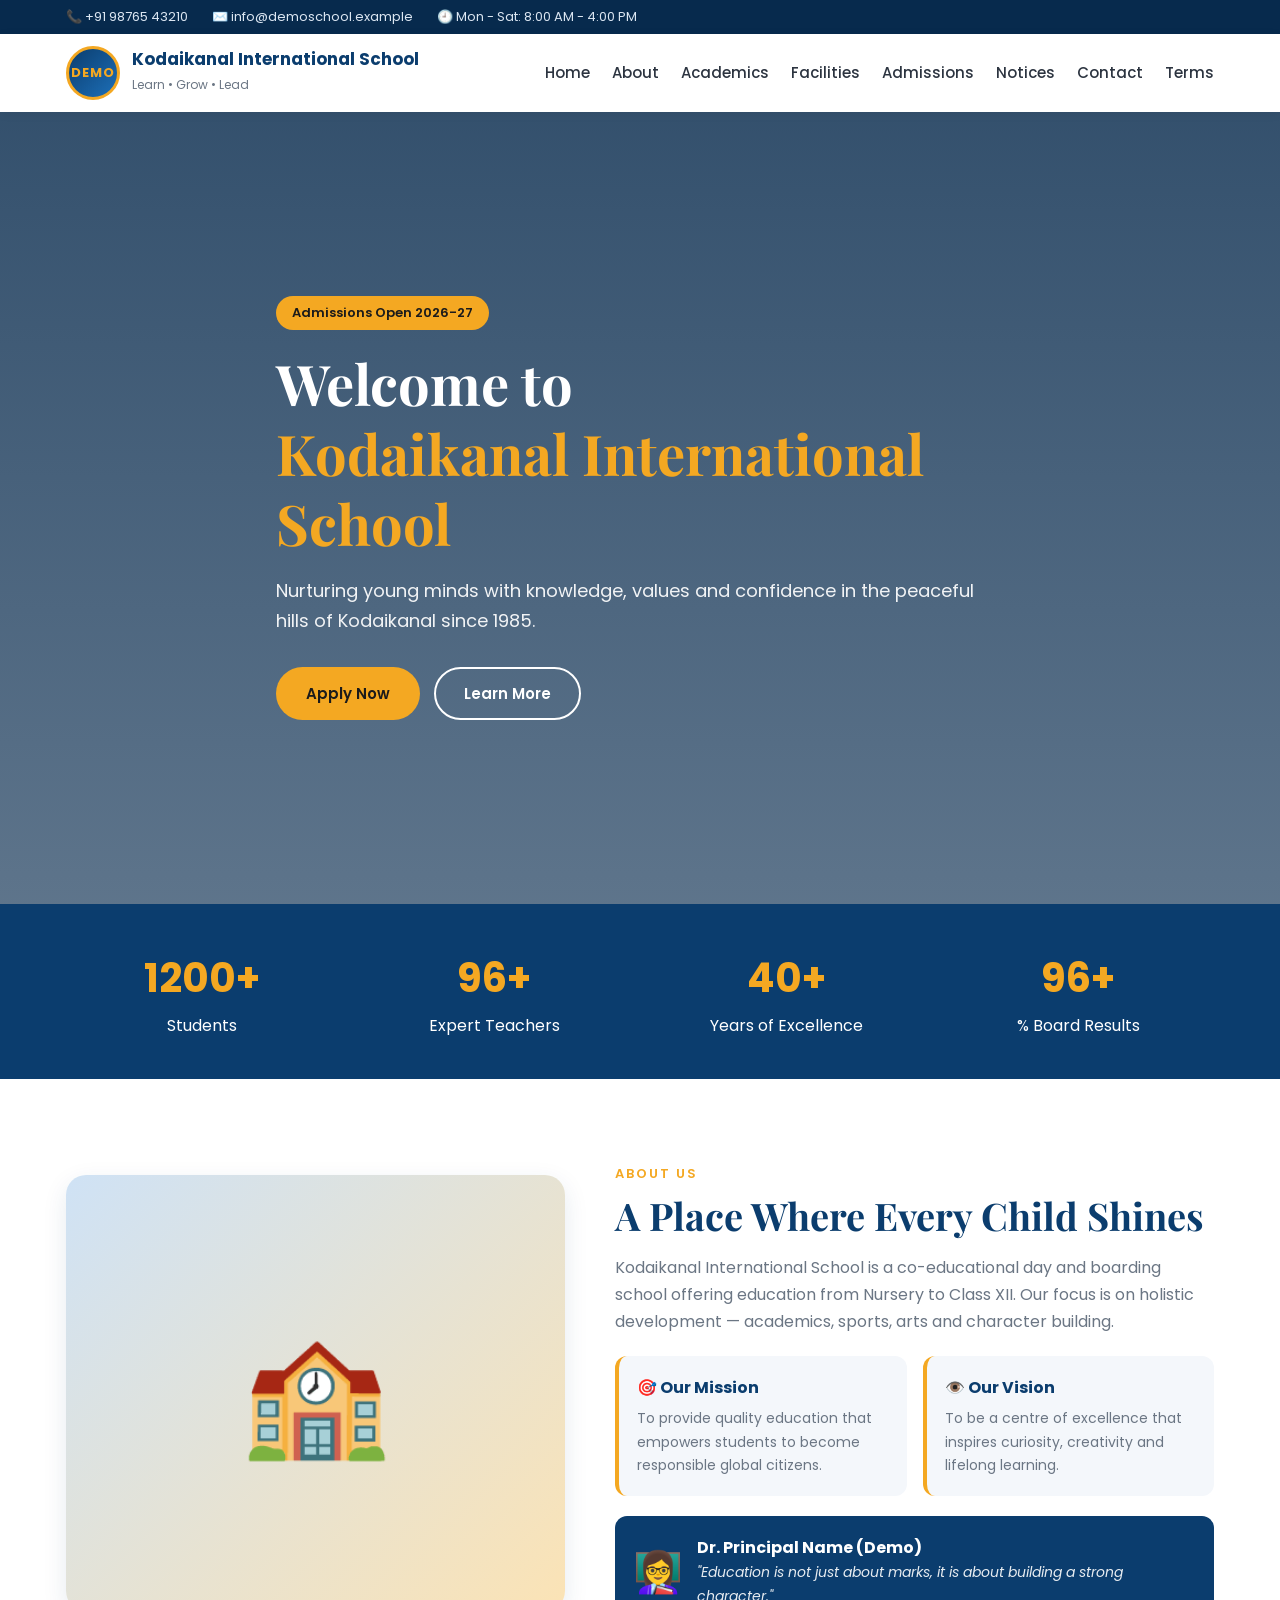
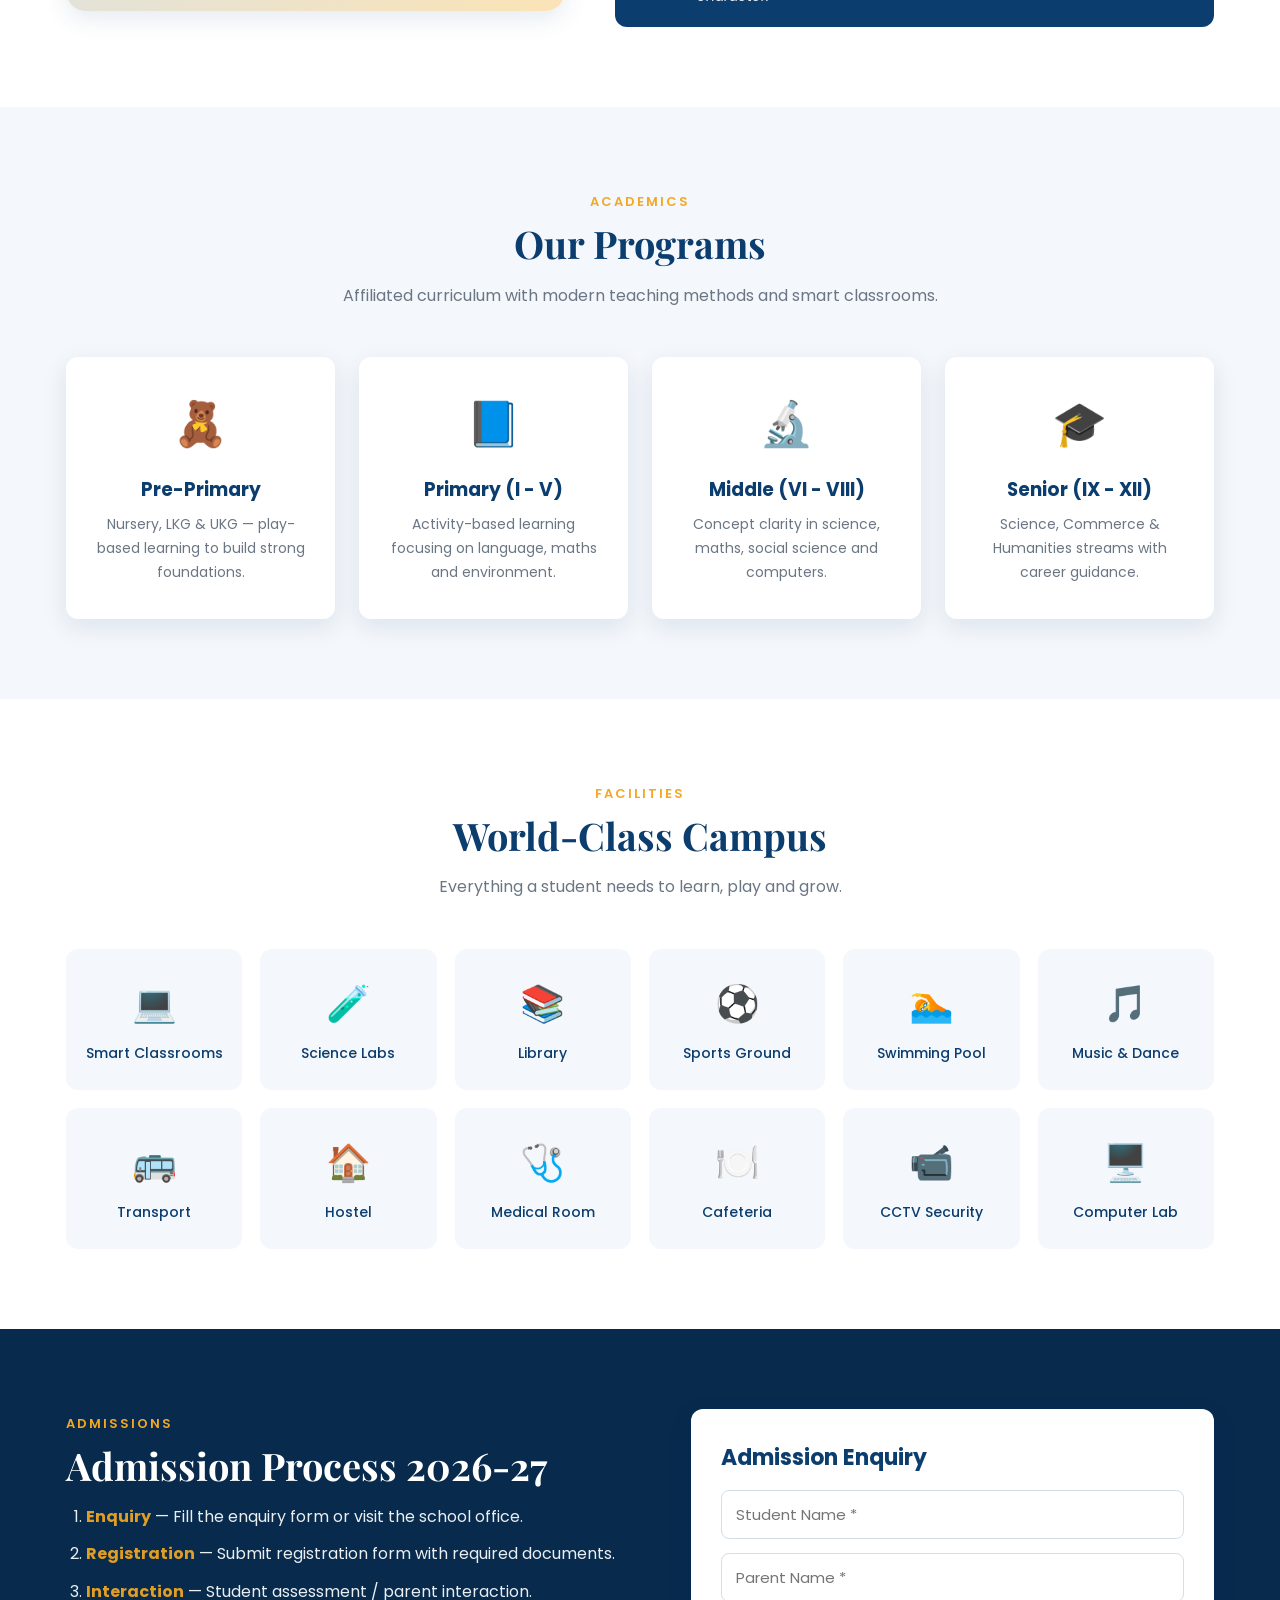
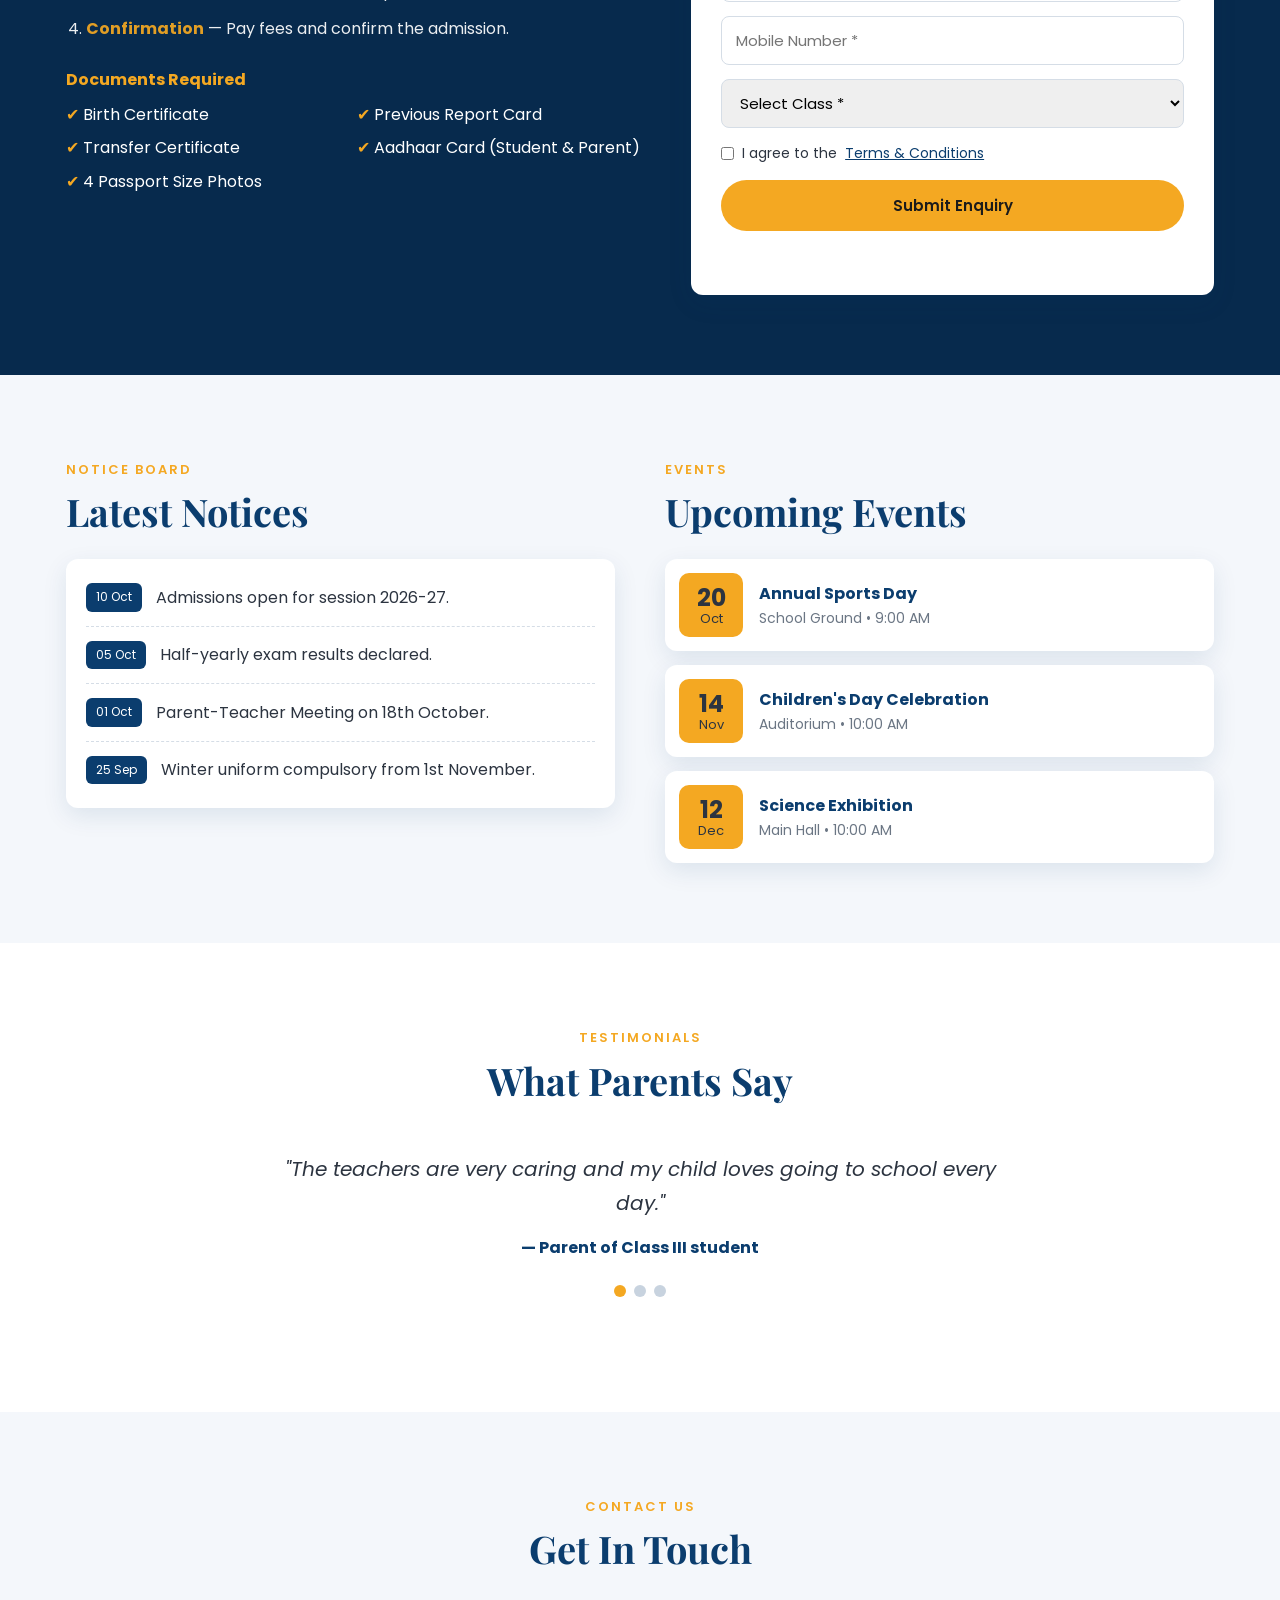
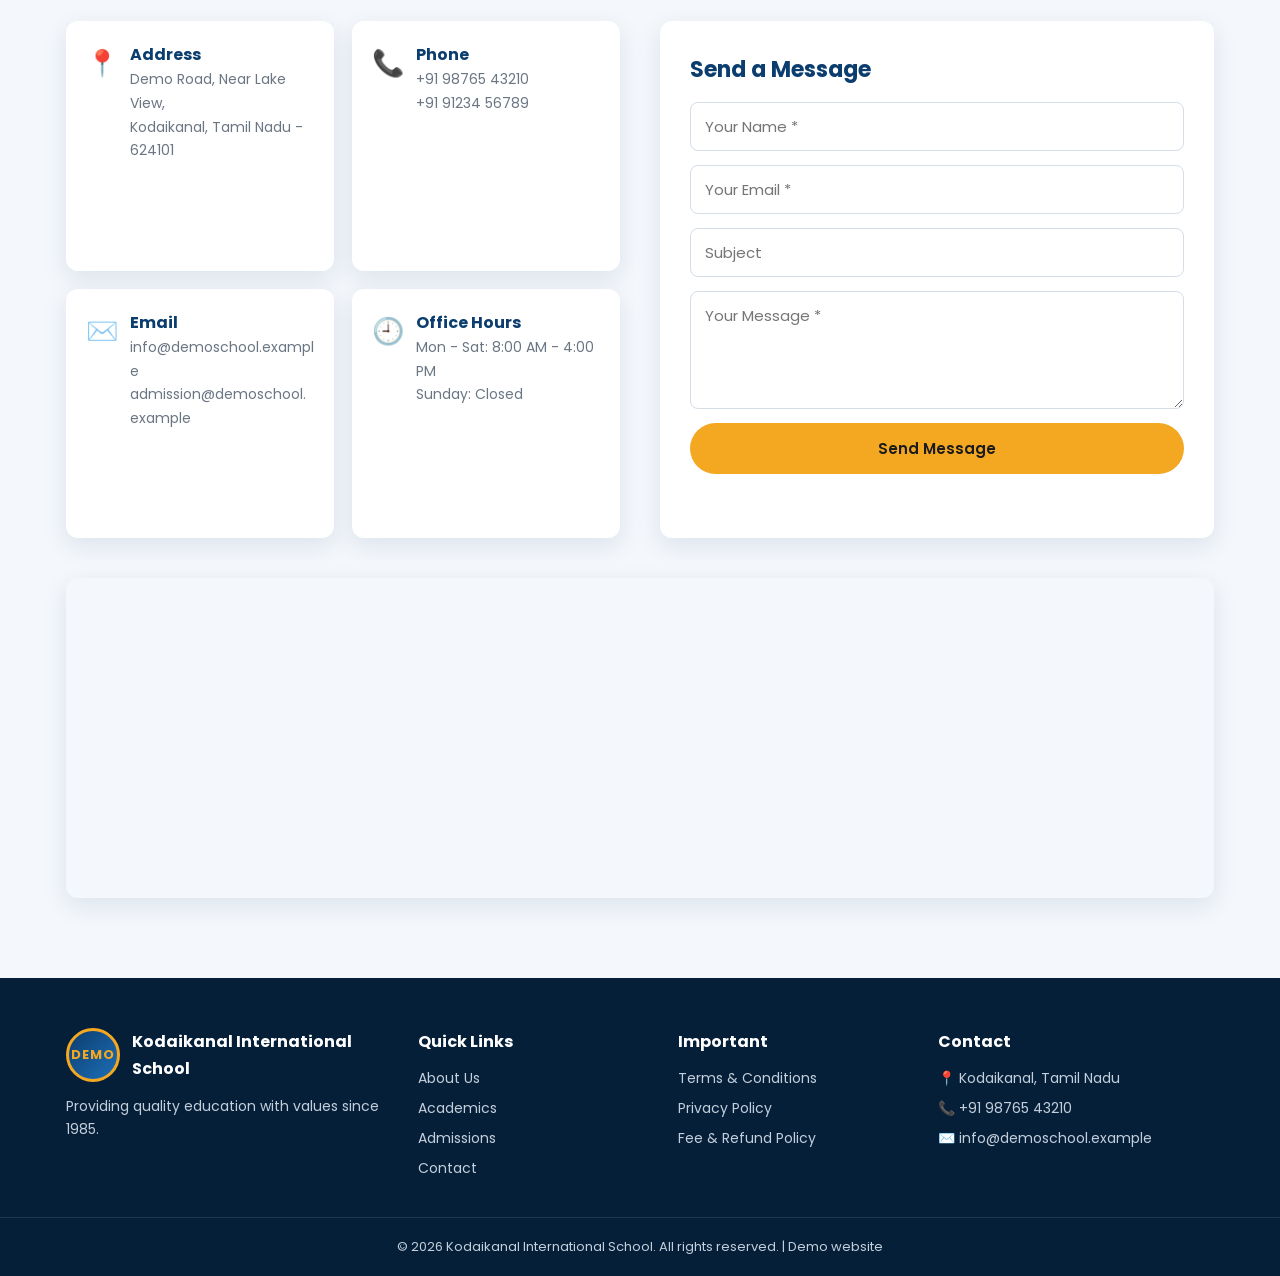
==== index.html @ e3d759af "Add Kodaikanal International School website Co-Authored-By: Claude Opus 5.5 <noreply@anthropic.com>" ====
<!DOCTYPE html>
<html lang="en">
<head>
  <meta charset="UTF-8">
  <meta name="viewport" content="width=device-width, initial-scale=1.0">
  <title>Kodaikanal International School</title>
  <meta name="description" content="Kodaikanal International School - Quality education in the hills of Kodaikanal.">
  <link rel="preconnect" href="https://fonts.googleapis.com">
  <link href="https://fonts.googleapis.com/css2?family=Poppins:wght@400;500;600;700&family=Playfair+Display:wght@600;700&display=swap" rel="stylesheet">
  <link rel="stylesheet" href="style.css">
</head>
<body>

  <!-- Top Bar -->
  <div class="topbar">
    <div class="container topbar-inner">
      <span>📞 +91 98765 43210</span>
      <span>✉️ info@demoschool.example</span>
      <span class="hide-sm">🕘 Mon - Sat: 8:00 AM - 4:00 PM</span>
    </div>
  </div>

  <!-- Header -->
  <header class="header" id="header">
    <div class="container nav">
      <a href="#home" class="brand">
        <div class="logo">DEMO</div>
        <div class="brand-text">
          <strong>Kodaikanal International School</strong>
          <small>Learn • Grow • Lead</small>
        </div>
      </a>
      <button class="menu-toggle" id="menuToggle" aria-label="Open menu">☰</button>
      <nav class="menu" id="menu">
        <a href="#home">Home</a>
        <a href="#about">About</a>
        <a href="#academics">Academics</a>
        <a href="#facilities">Facilities</a>
        <a href="#admissions">Admissions</a>
        <a href="#notices">Notices</a>
        <a href="#contact">Contact</a>
        <a href="terms.html">Terms</a>
      </nav>
    </div>
  </header>

  <!-- Hero -->
  <section class="hero" id="home">
    <div class="container hero-content">
      <span class="tag">Admissions Open 2026-27</span>
      <h1>Welcome to <br><span>Kodaikanal International School</span></h1>
      <p>Nurturing young minds with knowledge, values and confidence in the peaceful hills of Kodaikanal since 1985.</p>
      <div class="hero-buttons">
        <a href="#admissions" class="btn btn-primary">Apply Now</a>
        <a href="#about" class="btn btn-outline">Learn More</a>
      </div>
    </div>
  </section>

  <!-- Stats -->
  <section class="stats">
    <div class="container stats-grid">
      <div class="stat"><h3 class="counter" data-target="1500">0</h3><p>Students</p></div>
      <div class="stat"><h3 class="counter" data-target="120">0</h3><p>Expert Teachers</p></div>
      <div class="stat"><h3 class="counter" data-target="40">0</h3><p>Years of Excellence</p></div>
      <div class="stat"><h3 class="counter" data-target="98">0</h3><p>% Board Results</p></div>
    </div>
  </section>

  <!-- About -->
  <section class="section" id="about">
    <div class="container about-grid">
      <div class="about-img">
        <div class="img-box">🏫</div>
      </div>
      <div>
        <span class="section-tag">About Us</span>
        <h2>A Place Where Every Child Shines</h2>
        <p>Kodaikanal International School is a co-educational day and boarding school offering education from Nursery to Class XII. Our focus is on holistic development — academics, sports, arts and character building.</p>
        <div class="vm">
          <div class="vm-card">
            <h4>🎯 Our Mission</h4>
            <p>To provide quality education that empowers students to become responsible global citizens.</p>
          </div>
          <div class="vm-card">
            <h4>👁️ Our Vision</h4>
            <p>To be a centre of excellence that inspires curiosity, creativity and lifelong learning.</p>
          </div>
        </div>
        <div class="principal">
          <div class="avatar">👩‍🏫</div>
          <div>
            <strong>Dr. Principal Name (Demo)</strong>
            <p>"Education is not just about marks, it is about building a strong character."</p>
          </div>
        </div>
      </div>
    </div>
  </section>

  <!-- Academics -->
  <section class="section bg-light" id="academics">
    <div class="container">
      <div class="section-head">
        <span class="section-tag">Academics</span>
        <h2>Our Programs</h2>
        <p>Affiliated curriculum with modern teaching methods and smart classrooms.</p>
      </div>
      <div class="cards">
        <div class="card"><div class="icon">🧸</div><h3>Pre-Primary</h3><p>Nursery, LKG &amp; UKG — play-based learning to build strong foundations.</p></div>
        <div class="card"><div class="icon">📘</div><h3>Primary (I - V)</h3><p>Activity-based learning focusing on language, maths and environment.</p></div>
        <div class="card"><div class="icon">🔬</div><h3>Middle (VI - VIII)</h3><p>Concept clarity in science, maths, social science and computers.</p></div>
        <div class="card"><div class="icon">🎓</div><h3>Senior (IX - XII)</h3><p>Science, Commerce &amp; Humanities streams with career guidance.</p></div>
      </div>
    </div>
  </section>

  <!-- Facilities -->
  <section class="section" id="facilities">
    <div class="container">
      <div class="section-head">
        <span class="section-tag">Facilities</span>
        <h2>World-Class Campus</h2>
        <p>Everything a student needs to learn, play and grow.</p>
      </div>
      <div class="facility-grid">
        <div class="facility">💻<span>Smart Classrooms</span></div>
        <div class="facility">🧪<span>Science Labs</span></div>
        <div class="facility">📚<span>Library</span></div>
        <div class="facility">⚽<span>Sports Ground</span></div>
        <div class="facility">🏊<span>Swimming Pool</span></div>
        <div class="facility">🎵<span>Music &amp; Dance</span></div>
        <div class="facility">🚌<span>Transport</span></div>
        <div class="facility">🏠<span>Hostel</span></div>
        <div class="facility">🩺<span>Medical Room</span></div>
        <div class="facility">🍽️<span>Cafeteria</span></div>
        <div class="facility">📹<span>CCTV Security</span></div>
        <div class="facility">🖥️<span>Computer Lab</span></div>
      </div>
    </div>
  </section>

  <!-- Admissions -->
  <section class="section bg-dark" id="admissions">
    <div class="container admission-grid">
      <div>
        <span class="section-tag light">Admissions</span>
        <h2>Admission Process 2026-27</h2>
        <ol class="steps">
          <li><strong>Enquiry</strong> — Fill the enquiry form or visit the school office.</li>
          <li><strong>Registration</strong> — Submit registration form with required documents.</li>
          <li><strong>Interaction</strong> — Student assessment / parent interaction.</li>
          <li><strong>Confirmation</strong> — Pay fees and confirm the admission.</li>
        </ol>
        <h4>Documents Required</h4>
        <ul class="docs">
          <li>Birth Certificate</li>
          <li>Previous Report Card</li>
          <li>Transfer Certificate</li>
          <li>Aadhaar Card (Student &amp; Parent)</li>
          <li>4 Passport Size Photos</li>
        </ul>
      </div>
      <form class="form" id="admissionForm" novalidate>
        <h3>Admission Enquiry</h3>
        <input type="text" name="name" placeholder="Student Name *" required>
        <input type="text" name="parent" placeholder="Parent Name *" required>
        <input type="tel" name="phone" placeholder="Mobile Number *" required>
        <select name="class" required>
          <option value="">Select Class *</option>
          <option>Nursery</option><option>LKG</option><option>UKG</option>
          <option>Class I - V</option><option>Class VI - VIII</option>
          <option>Class IX - X</option><option>Class XI - XII</option>
        </select>
        <label class="check">
          <input type="checkbox" name="terms" required>
          I agree to the <a href="terms.html" target="_blank">Terms &amp; Conditions</a>
        </label>
        <button type="submit" class="btn btn-primary full">Submit Enquiry</button>
        <p class="form-msg" id="admissionMsg"></p>
      </form>
    </div>
  </section>

  <!-- Notices & Events -->
  <section class="section bg-light" id="notices">
    <div class="container notice-grid">
      <div>
        <div class="section-head left">
          <span class="section-tag">Notice Board</span>
          <h2>Latest Notices</h2>
        </div>
        <ul class="notices">
          <li><span class="date">10 Oct</span> Admissions open for session 2026-27.</li>
          <li><span class="date">05 Oct</span> Half-yearly exam results declared.</li>
          <li><span class="date">01 Oct</span> Parent-Teacher Meeting on 18th October.</li>
          <li><span class="date">25 Sep</span> Winter uniform compulsory from 1st November.</li>
        </ul>
      </div>
      <div>
        <div class="section-head left">
          <span class="section-tag">Events</span>
          <h2>Upcoming Events</h2>
        </div>
        <div class="events">
          <div class="event"><div class="ev-date"><b>20</b>Oct</div><div><h4>Annual Sports Day</h4><p>School Ground • 9:00 AM</p></div></div>
          <div class="event"><div class="ev-date"><b>14</b>Nov</div><div><h4>Children's Day Celebration</h4><p>Auditorium • 10:00 AM</p></div></div>
          <div class="event"><div class="ev-date"><b>12</b>Dec</div><div><h4>Science Exhibition</h4><p>Main Hall • 10:00 AM</p></div></div>
        </div>
      </div>
    </div>
  </section>

  <!-- Testimonials -->
  <section class="section" id="testimonials">
    <div class="container">
      <div class="section-head">
        <span class="section-tag">Testimonials</span>
        <h2>What Parents Say</h2>
      </div>
      <div class="slider">
        <div class="slide active"><p>"The teachers are very caring and my child loves going to school every day."</p><strong>— Parent of Class III student</strong></div>
        <div class="slide"><p>"Excellent facilities and a perfect balance of studies and extra-curricular activities."</p><strong>— Parent of Class VIII student</strong></div>
        <div class="slide"><p>"The hostel is safe and the environment of Kodaikanal is perfect for learning."</p><strong>— Parent of Class XI student</strong></div>
        <div class="dots" id="dots"></div>
      </div>
    </div>
  </section>

  <!-- Contact -->
  <section class="section bg-light" id="contact">
    <div class="container">
      <div class="section-head">
        <span class="section-tag">Contact Us</span>
        <h2>Get In Touch</h2>
      </div>
      <div class="contact-grid">
        <div class="contact-info">
          <div class="info"><span>📍</span><div><h4>Address</h4><p>Demo Road, Near Lake View,<br>Kodaikanal, Tamil Nadu - 624101</p></div></div>
          <div class="info"><span>📞</span><div><h4>Phone</h4><p>+91 98765 43210<br>+91 91234 56789</p></div></div>
          <div class="info"><span>✉️</span><div><h4>Email</h4><p>info@demoschool.example<br>admission@demoschool.example</p></div></div>
          <div class="info"><span>🕘</span><div><h4>Office Hours</h4><p>Mon - Sat: 8:00 AM - 4:00 PM<br>Sunday: Closed</p></div></div>
        </div>
        <form class="form" id="contactForm" novalidate>
          <h3>Send a Message</h3>
          <input type="text" name="name" placeholder="Your Name *" required>
          <input type="email" name="email" placeholder="Your Email *" required>
          <input type="text" name="subject" placeholder="Subject">
          <textarea name="message" rows="4" placeholder="Your Message *" required></textarea>
          <button type="submit" class="btn btn-primary full">Send Message</button>
          <p class="form-msg" id="contactMsg"></p>
        </form>
      </div>
      <div class="map">
        <iframe src="https://www.google.com/maps?q=Kodaikanal,Tamil+Nadu&output=embed" loading="lazy" title="Map"></iframe>
      </div>
    </div>
  </section>

  <!-- Footer -->
  <footer class="footer">
    <div class="container footer-grid">
      <div>
        <div class="brand">
          <div class="logo">DEMO</div>
          <strong>Kodaikanal International School</strong>
        </div>
        <p>Providing quality education with values since 1985.</p>
      </div>
      <div>
        <h4>Quick Links</h4>
        <a href="#about">About Us</a>
        <a href="#academics">Academics</a>
        <a href="#admissions">Admissions</a>
        <a href="#contact">Contact</a>
      </div>
      <div>
        <h4>Important</h4>
        <a href="terms.html">Terms &amp; Conditions</a>
        <a href="terms.html#privacy">Privacy Policy</a>
        <a href="terms.html#fees">Fee &amp; Refund Policy</a>
      </div>
      <div>
        <h4>Contact</h4>
        <p>📍 Kodaikanal, Tamil Nadu</p>
        <p>📞 +91 98765 43210</p>
        <p>✉️ info@demoschool.example</p>
      </div>
    </div>
    <div class="copyright">
      © <span id="year"></span> Kodaikanal International School. All rights reserved. | Demo website
    </div>
  </footer>

  <button class="to-top" id="toTop" aria-label="Back to top">↑</button>

  <script src="script.js"></script>
</body>
</html>
---- style.css ----
:root {
  --primary: #0b3d6e;
  --primary-dark: #072a4d;
  --accent: #f4a822;
  --text: #2c3440;
  --muted: #6b7684;
  --light: #f4f7fb;
  --white: #ffffff;
  --radius: 12px;
  --shadow: 0 8px 24px rgba(11, 61, 110, 0.10);
}

* { margin: 0; padding: 0; box-sizing: border-box; }
html { scroll-behavior: smooth; scroll-padding-top: 80px; }
body { font-family: 'Poppins', sans-serif; color: var(--text); line-height: 1.7; background: var(--white); }
a { color: inherit; text-decoration: none; }
h1, h2 { font-family: 'Playfair Display', serif; line-height: 1.25; }
.container { width: 100%; max-width: 1180px; margin: 0 auto; padding: 0 16px; }

/* Buttons */
.btn { display: inline-block; padding: 12px 28px; border-radius: 30px; font-weight: 600; border: 2px solid transparent; cursor: pointer; transition: .3s; font-family: inherit; font-size: 15px; }
.btn-primary { background: var(--accent); color: #1b1b1b; }
.btn-primary:hover { background: #e0951a; transform: translateY(-2px); }
.btn-outline { border-color: var(--white); color: var(--white); }
.btn-outline:hover { background: var(--white); color: var(--primary); }
.full { width: 100%; }

/* Top bar */
.topbar { background: var(--primary-dark); color: #dbe6f2; font-size: 13px; padding: 6px 0; }
.topbar-inner { display: flex; gap: 24px; flex-wrap: wrap; }

/* Header */
.header { position: sticky; top: 0; z-index: 100; background: var(--white); box-shadow: 0 2px 10px rgba(0,0,0,.06); transition: .3s; }
.header.scrolled { box-shadow: 0 4px 18px rgba(0,0,0,.12); }
.nav { display: flex; align-items: center; justify-content: space-between; padding: 12px 16px; }
.brand { display: flex; align-items: center; gap: 12px; }
.logo {
  width: 54px; height: 54px; border-radius: 50%;
  background: linear-gradient(135deg, var(--primary), #1d6fb8);
  color: var(--accent); font-weight: 700; font-size: 13px; letter-spacing: 1px;
  display: grid; place-items: center; border: 3px solid var(--accent); flex-shrink: 0;
}
.brand-text strong { display: block; color: var(--primary); font-size: 17px; line-height: 1.2; }
.brand-text small { color: var(--muted); font-size: 12px; }
.menu { display: flex; gap: 22px; }
.menu a { font-weight: 500; font-size: 15px; position: relative; padding: 4px 0; }
.menu a::after { content: ''; position: absolute; left: 0; bottom: 0; width: 0; height: 2px; background: var(--accent); transition: .3s; }
.menu a:hover::after, .menu a.active::after { width: 100%; }
.menu a.active { color: var(--primary); }
.menu-toggle { display: none; background: none; border: none; font-size: 28px; color: var(--primary); cursor: pointer; }

/* Hero */
.hero {
  min-height: 88vh; display: flex; align-items: center; color: var(--white);
  background: linear-gradient(rgba(7,42,77,.82), rgba(7,42,77,.65)),
              url('https://images.unsplash.com/photo-1580582932707-520aed937b7b?w=1600') center/cover no-repeat;
}
.hero-content { max-width: 760px; }
.tag { display: inline-block; background: var(--accent); color: #1b1b1b; padding: 6px 16px; border-radius: 20px; font-size: 13px; font-weight: 600; margin-bottom: 18px; }
.hero h1 { font-size: clamp(32px, 5vw, 56px); margin-bottom: 18px; }
.hero h1 span { color: var(--accent); }
.hero p { font-size: 18px; opacity: .92; margin-bottom: 30px; }
.hero-buttons { display: flex; gap: 14px; flex-wrap: wrap; }

/* Stats */
.stats { background: var(--primary); color: var(--white); padding: 40px 0; }
.stats-grid { display: grid; grid-template-columns: repeat(4, 1fr); gap: 20px; text-align: center; }
.stat h3 { font-size: 40px; color: var(--accent); }

/* Sections */
.section { padding: 80px 0; }
.bg-light { background: var(--light); }
.bg-dark { background: var(--primary-dark); color: var(--white); }
.section-head { text-align: center; max-width: 640px; margin: 0 auto 48px; }
.section-head.left { text-align: left; margin: 0 0 24px; }
.section-tag { color: var(--accent); font-weight: 600; text-transform: uppercase; font-size: 13px; letter-spacing: 2px; }
.section h2 { font-size: clamp(26px, 3.5vw, 38px); margin: 6px 0 14px; color: var(--primary); }
.bg-dark h2 { color: var(--white); }
.section-head p { color: var(--muted); }

/* About */
.about-grid { display: grid; grid-template-columns: 1fr 1.2fr; gap: 50px; align-items: center; }
.img-box { aspect-ratio: 4/3.5; border-radius: 20px; background: linear-gradient(135deg, #cfe2f5, #fbe3b5); display: grid; place-items: center; font-size: 120px; box-shadow: var(--shadow); }
.about-grid > div > p { color: var(--muted); margin-bottom: 20px; }
.vm { display: grid; grid-template-columns: 1fr 1fr; gap: 16px; margin-bottom: 20px; }
.vm-card { background: var(--light); padding: 18px; border-radius: var(--radius); border-left: 4px solid var(--accent); }
.vm-card h4 { color: var(--primary); margin-bottom: 6px; }
.vm-card p { font-size: 14px; color: var(--muted); }
.principal { display: flex; gap: 14px; align-items: center; background: var(--primary); color: var(--white); padding: 18px; border-radius: var(--radius); }
.principal .avatar { font-size: 40px; }
.principal p { font-style: italic; font-size: 14px; opacity: .9; }

/* Cards */
.cards { display: grid; grid-template-columns: repeat(4, 1fr); gap: 24px; }
.card { background: var(--white); padding: 30px 24px; border-radius: var(--radius); box-shadow: var(--shadow); text-align: center; transition: .3s; border-bottom: 4px solid transparent; }
.card:hover { transform: translateY(-8px); border-color: var(--accent); }
.card .icon { font-size: 44px; margin-bottom: 12px; }
.card h3 { color: var(--primary); margin-bottom: 8px; }
.card p { color: var(--muted); font-size: 14px; }

/* Facilities */
.facility-grid { display: grid; grid-template-columns: repeat(6, 1fr); gap: 18px; }
.facility { background: var(--light); border-radius: var(--radius); padding: 24px 10px; text-align: center; font-size: 36px; transition: .3s; }
.facility span { display: block; font-size: 14px; font-weight: 500; margin-top: 8px; color: var(--primary); }
.facility:hover { background: var(--primary); }
.facility:hover span { color: var(--white); }

/* Admissions */
.admission-grid { display: grid; grid-template-columns: 1.1fr 1fr; gap: 50px; align-items: start; }
.steps { padding-left: 20px; margin: 10px 0 24px; }
.steps li { margin-bottom: 10px; opacity: .92; }
.steps strong { color: var(--accent); }
.bg-dark h4 { color: var(--accent); margin-bottom: 8px; }
.docs { list-style: none; display: grid; grid-template-columns: 1fr 1fr; gap: 6px; }
.docs li::before { content: '✔ '; color: var(--accent); }

/* Forms */
.form { background: var(--white); color: var(--text); padding: 30px; border-radius: var(--radius); box-shadow: var(--shadow); display: flex; flex-direction: column; gap: 14px; }
.form h3 { color: var(--primary); font-size: 22px; }
.form input, .form select, .form textarea { width: 100%; padding: 12px 14px; border: 1px solid #d5dde6; border-radius: 8px; font-family: inherit; font-size: 15px; outline: none; transition: .2s; }
.form input:focus, .form select:focus, .form textarea:focus { border-color: var(--primary); box-shadow: 0 0 0 3px rgba(11,61,110,.12); }
.form .invalid { border-color: #d93025; }
.check { display: flex; gap: 8px; align-items: center; font-size: 14px; }
.check input { width: auto; }
.check a { color: var(--primary); text-decoration: underline; }
.form-msg { font-size: 14px; font-weight: 500; min-height: 20px; }
.form-msg.success { color: #188038; }
.form-msg.error { color: #d93025; }

/* Notices & Events */
.notice-grid { display: grid; grid-template-columns: 1fr 1fr; gap: 50px; }
.notices { list-style: none; background: var(--white); border-radius: var(--radius); box-shadow: var(--shadow); padding: 10px 20px; }
.notices li { padding: 14px 0; border-bottom: 1px dashed #d5dde6; display: flex; gap: 14px; align-items: center; }
.notices li:last-child { border-bottom: none; }
.date { background: var(--primary); color: var(--white); font-size: 12px; padding: 4px 10px; border-radius: 6px; white-space: nowrap; }
.events { display: flex; flex-direction: column; gap: 14px; }
.event { display: flex; gap: 16px; align-items: center; background: var(--white); padding: 14px; border-radius: var(--radius); box-shadow: var(--shadow); }
.ev-date { background: var(--accent); border-radius: 10px; width: 64px; height: 64px; display: flex; flex-direction: column; align-items: center; justify-content: center; font-size: 13px; flex-shrink: 0; line-height: 1.1; }
.ev-date b { font-size: 24px; }
.event h4 { color: var(--primary); }
.event p { color: var(--muted); font-size: 14px; }

/* Testimonials */
.slider { max-width: 720px; margin: 0 auto; text-align: center; position: relative; min-height: 180px; }
.slide { display: none; animation: fade .6s; }
.slide.active { display: block; }
.slide p { font-size: 20px; font-style: italic; margin-bottom: 14px; }
.slide strong { color: var(--primary); }
.dots { margin-top: 24px; display: flex; justify-content: center; gap: 8px; }
.dots button { width: 12px; height: 12px; border-radius: 50%; border: none; background: #c8d3df; cursor: pointer; }
.dots button.active { background: var(--accent); }
@keyframes fade { from { opacity: 0; transform: translateY(10px); } to { opacity: 1; transform: none; } }

/* Contact */
.contact-grid { display: grid; grid-template-columns: 1fr 1fr; gap: 40px; }
.contact-info { display: grid; grid-template-columns: 1fr 1fr; gap: 18px; }
.info { background: var(--white); padding: 20px; border-radius: var(--radius); box-shadow: var(--shadow); display: flex; gap: 12px; }
.info > span { font-size: 26px; }
.info h4 { color: var(--primary); }
.info p { font-size: 14px; color: var(--muted); word-break: break-word; }
.map { margin-top: 40px; border-radius: var(--radius); overflow: hidden; box-shadow: var(--shadow); }
.map iframe { width: 100%; height: 320px; border: 0; display: block; }

/* Footer */
.footer { background: #061f39; color: #c3cfdb; padding-top: 50px; }
.footer-grid { display: grid; grid-template-columns: 1.4fr 1fr 1fr 1.2fr; gap: 30px; padding-bottom: 30px; }
.footer .brand { margin-bottom: 12px; }
.footer .brand strong { color: var(--white); }
.footer h4 { color: var(--white); margin-bottom: 12px; }
.footer a { display: block; margin-bottom: 6px; font-size: 14px; }
.footer a:hover { color: var(--accent); }
.footer p { font-size: 14px; margin-bottom: 6px; }
.copyright { border-top: 1px solid rgba(255,255,255,.1); text-align: center; padding: 18px 16px; font-size: 13px; }

/* Back to top */
.to-top { position: fixed; right: 20px; bottom: 20px; width: 46px; height: 46px; border-radius: 50%; border: none; background: var(--accent); font-size: 20px; font-weight: 700; cursor: pointer; box-shadow: var(--shadow); opacity: 0; visibility: hidden; transition: .3s; }
.to-top.show { opacity: 1; visibility: visible; }

/* Terms page */
.page-banner { background: linear-gradient(135deg, var(--primary-dark), var(--primary)); color: var(--white); text-align: center; padding: 70px 16px; }
.page-banner h1 { font-size: clamp(30px, 5vw, 46px); }
.terms { max-width: 860px; }
.terms h2 { font-size: 24px; margin: 30px 0 10px; }
.terms ul { padding-left: 22px; }
.terms li { margin-bottom: 6px; color: #444f5c; }
.terms p { margin-bottom: 12px; }
.terms .btn { margin-top: 24px; }

/* Reveal animation */
.reveal { opacity: 0; transform: translateY(30px); transition: .7s ease; }
.reveal.visible { opacity: 1; transform: none; }

/* Responsive */
@media (max-width: 1024px) {
  .cards { grid-template-columns: repeat(2, 1fr); }
  .facility-grid { grid-template-columns: repeat(4, 1fr); }
  .footer-grid { grid-template-columns: 1fr 1fr; }
}
@media (max-width: 900px) {
  .menu-toggle { display: block; }
  .menu { position: absolute; top: 100%; left: 0; right: 0; background: var(--white); flex-direction: column; gap: 0; max-height: 0; overflow: hidden; transition: max-height .4s; box-shadow: 0 8px 16px rgba(0,0,0,.08); }
  .menu.open { max-height: 500px; }
  .menu a { padding: 12px 20px; border-top: 1px solid #eef2f6; }
  .menu a::after { display: none; }
  .about-grid, .admission-grid, .notice-grid, .contact-grid { grid-template-columns: 1fr; }
  .stats-grid { grid-template-columns: repeat(2, 1fr); }
}
@media (max-width: 600px) {
  .hide-sm { display: none; }
  .brand-text strong { font-size: 14px; }
  .logo { width: 46px; height: 46px; font-size: 11px; }
  .section { padding: 60px 0; }
  .cards, .vm, .contact-info, .docs, .footer-grid { grid-template-columns: 1fr; }
  .facility-grid { grid-template-columns: repeat(2, 1fr); }
  .form { padding: 22px; }
  .hero p { font-size: 16px; }
}
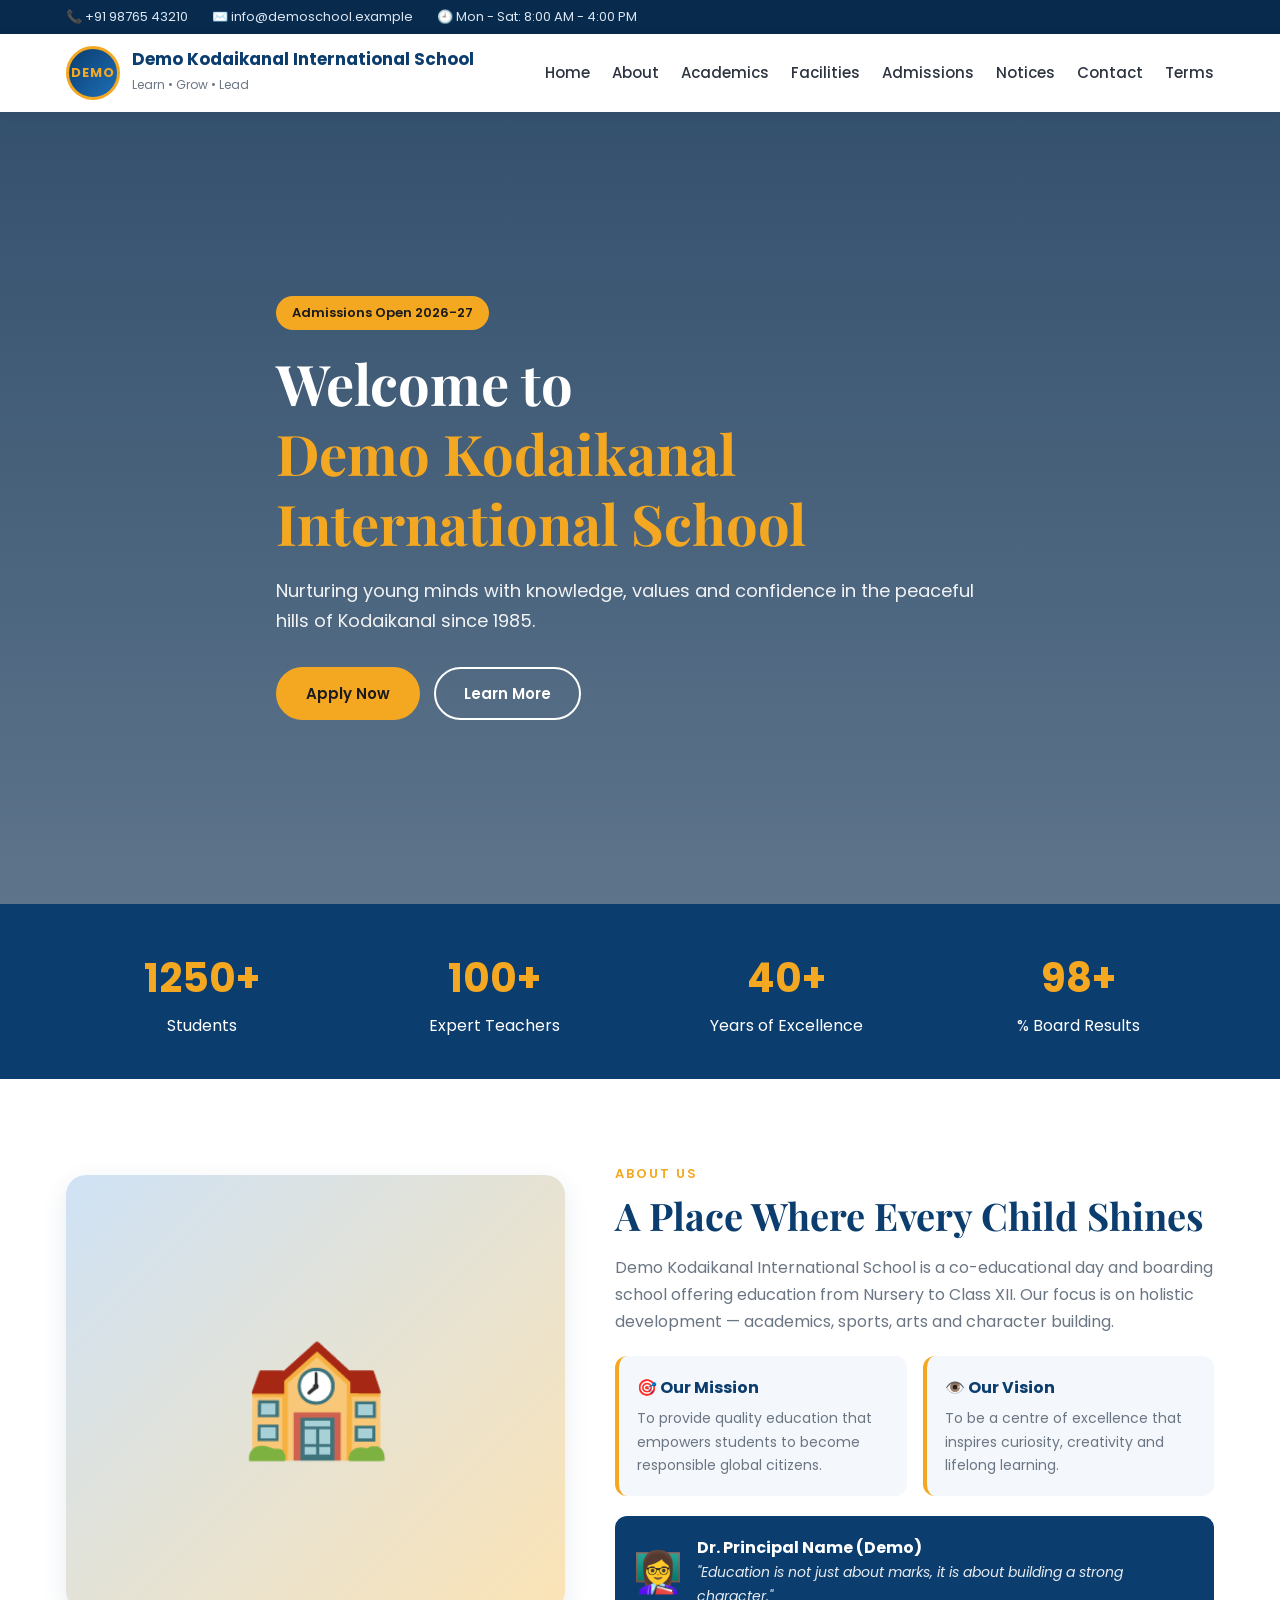
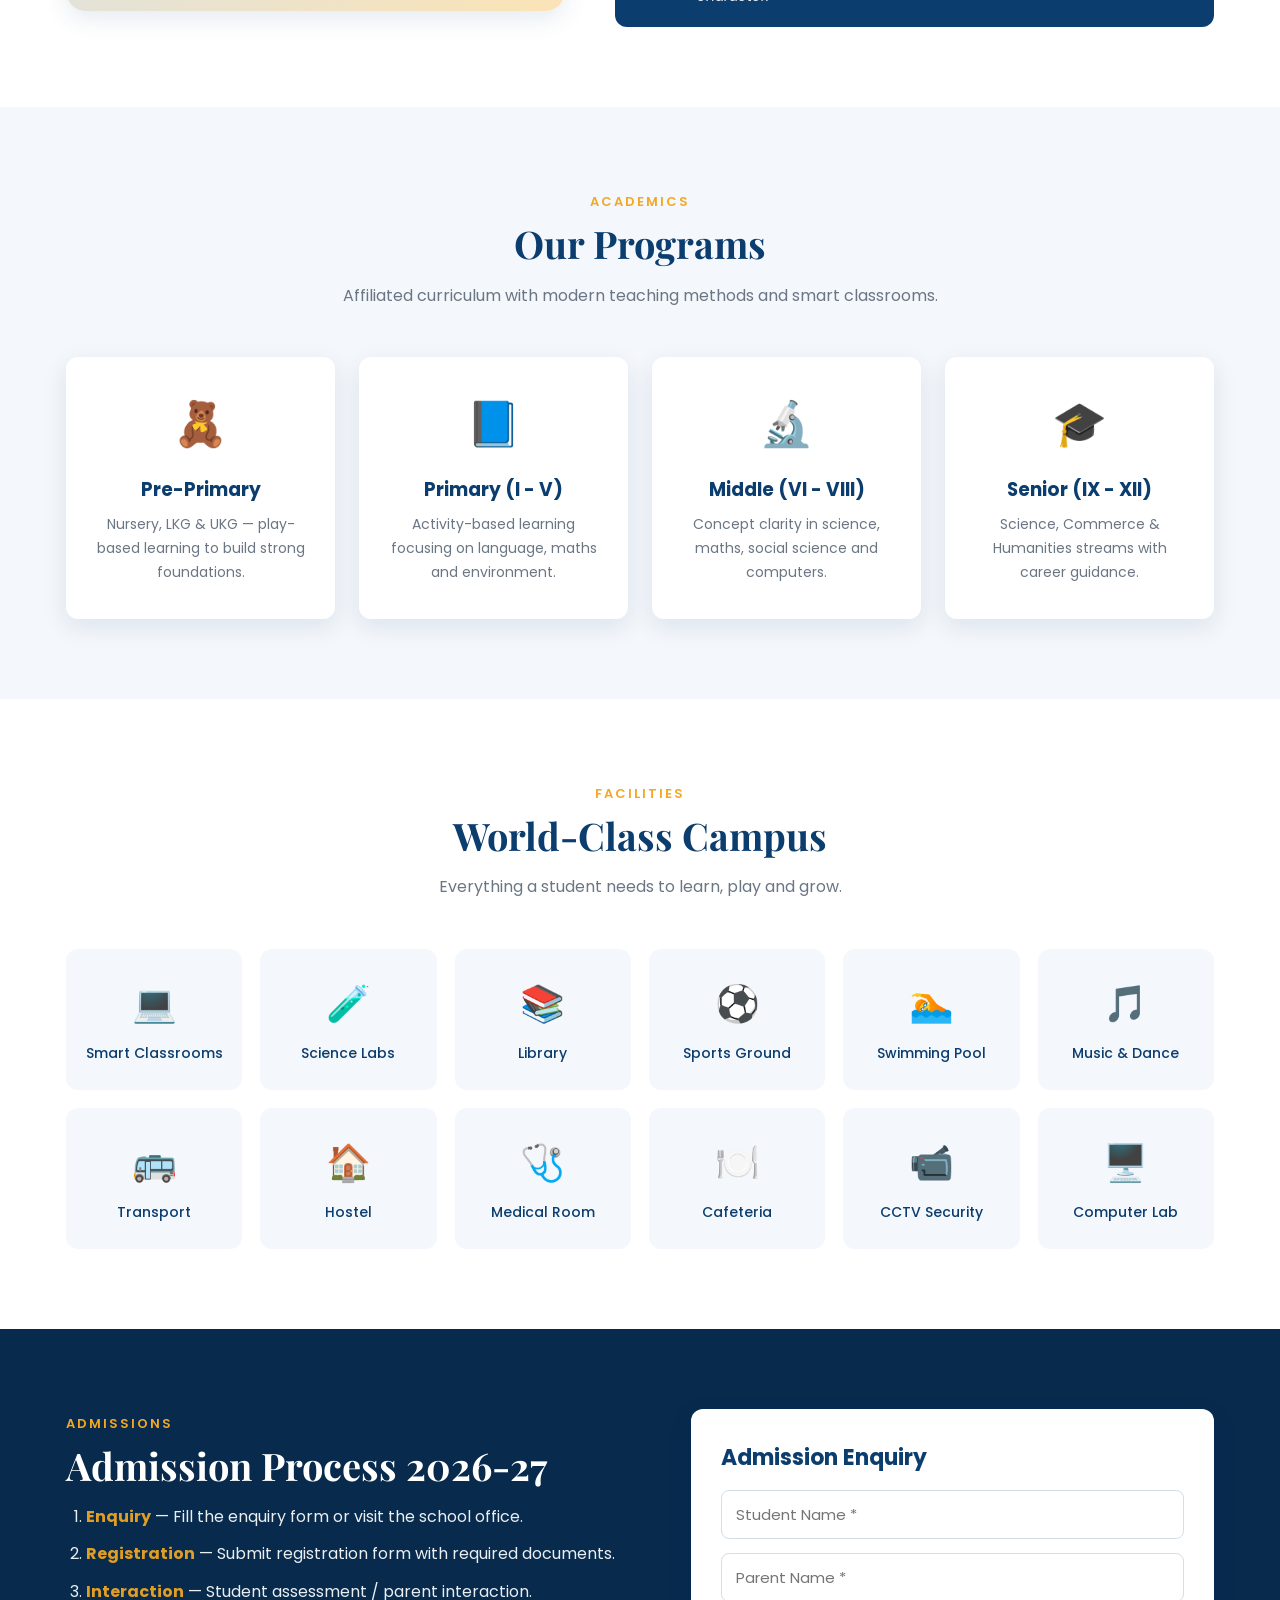
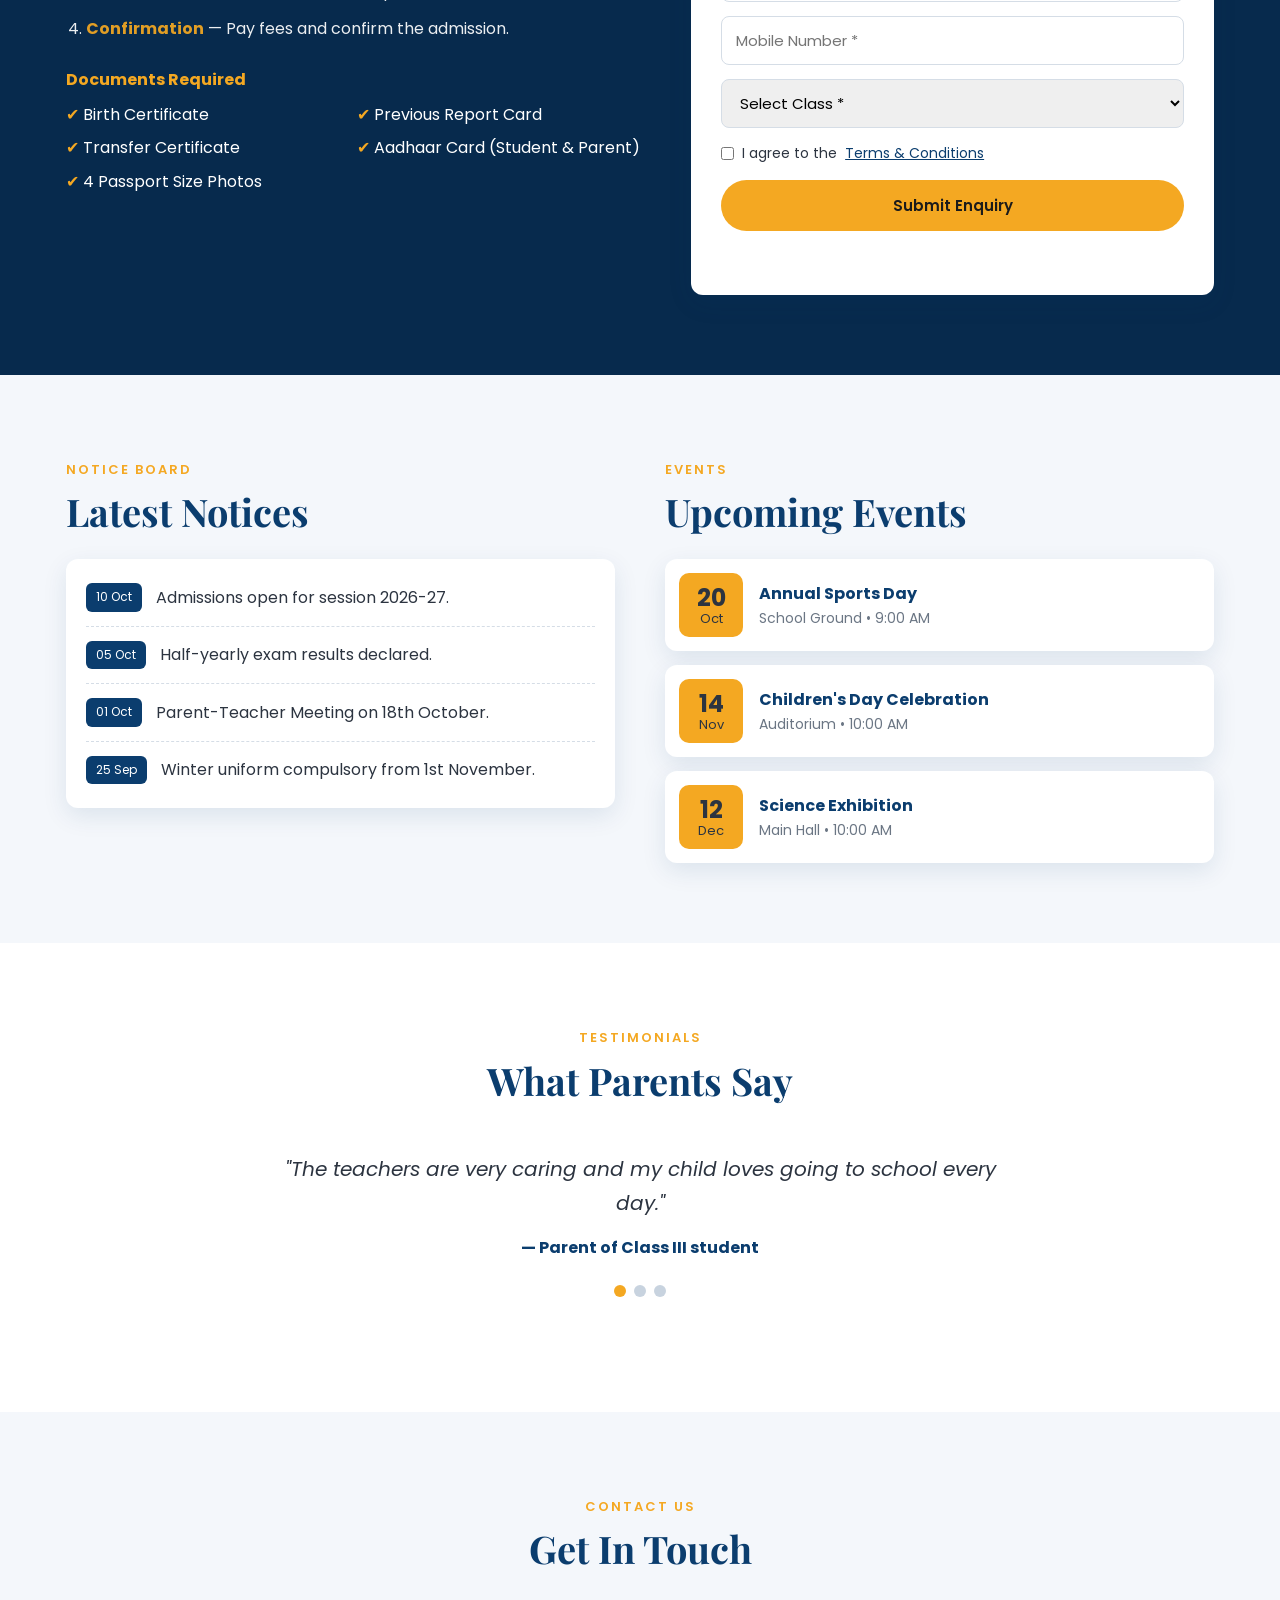
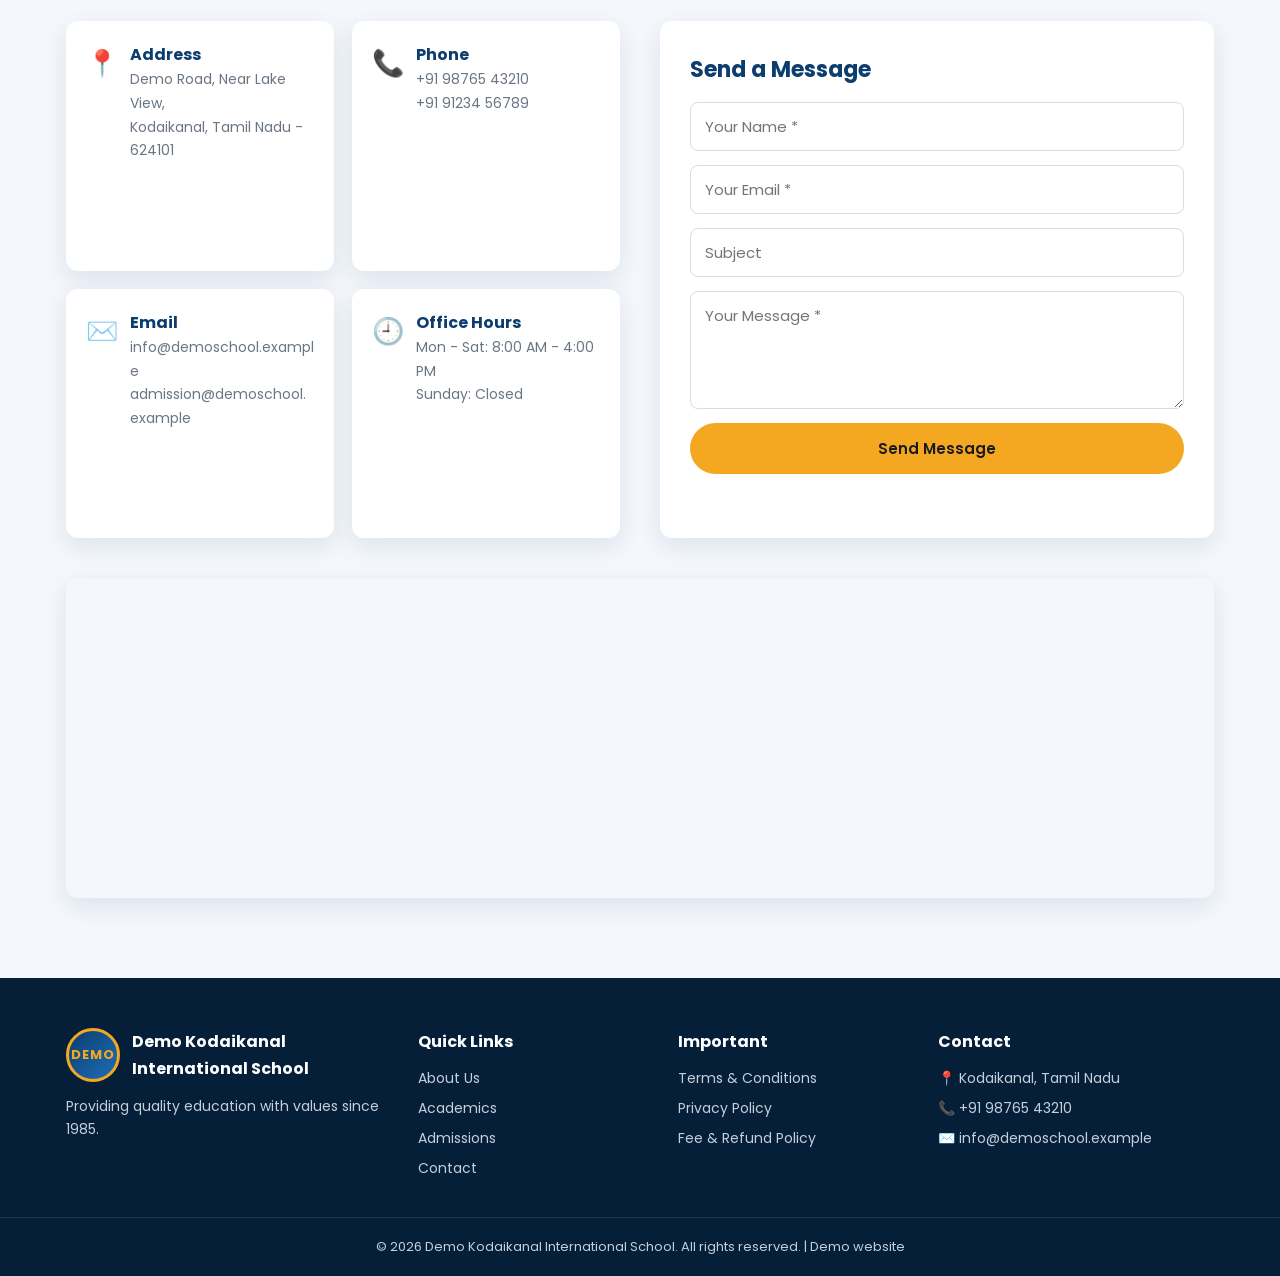
==== commit 30e0b31f: "Rename school to Demo Kodaikanal International School Co-Authored-By: Claude Opus 5.5 <noreply@anthr" ====
--- a/index.html
+++ b/index.html
@@ -3,8 +3,8 @@
 <head>
   <meta charset="UTF-8">
   <meta name="viewport" content="width=device-width, initial-scale=1.0">
-  <title>Kodaikanal International School</title>
-  <meta name="description" content="Kodaikanal International School - Quality education in the hills of Kodaikanal.">
+  <title>Demo Kodaikanal International School</title>
+  <meta name="description" content="Demo Kodaikanal International School - Quality education in the hills of Kodaikanal.">
   <link rel="preconnect" href="https://fonts.googleapis.com">
   <link href="https://fonts.googleapis.com/css2?family=Poppins:wght@400;500;600;700&family=Playfair+Display:wght@600;700&display=swap" rel="stylesheet">
   <link rel="stylesheet" href="style.css">
@@ -26,7 +26,7 @@
       <a href="#home" class="brand">
         <div class="logo">DEMO</div>
         <div class="brand-text">
-          <strong>Kodaikanal International School</strong>
+          <strong>Demo Kodaikanal International School</strong>
           <small>Learn • Grow • Lead</small>
         </div>
       </a>
@@ -48,7 +48,7 @@
   <section class="hero" id="home">
     <div class="container hero-content">
       <span class="tag">Admissions Open 2026-27</span>
-      <h1>Welcome to <br><span>Kodaikanal International School</span></h1>
+      <h1>Welcome to <br><span>Demo Kodaikanal International School</span></h1>
       <p>Nurturing young minds with knowledge, values and confidence in the peaceful hills of Kodaikanal since 1985.</p>
       <div class="hero-buttons">
         <a href="#admissions" class="btn btn-primary">Apply Now</a>
@@ -76,7 +76,7 @@
       <div>
         <span class="section-tag">About Us</span>
         <h2>A Place Where Every Child Shines</h2>
-        <p>Kodaikanal International School is a co-educational day and boarding school offering education from Nursery to Class XII. Our focus is on holistic development — academics, sports, arts and character building.</p>
+        <p>Demo Kodaikanal International School is a co-educational day and boarding school offering education from Nursery to Class XII. Our focus is on holistic development — academics, sports, arts and character building.</p>
         <div class="vm">
           <div class="vm-card">
             <h4>🎯 Our Mission</h4>
@@ -263,7 +263,7 @@
       <div>
         <div class="brand">
           <div class="logo">DEMO</div>
-          <strong>Kodaikanal International School</strong>
+          <strong>Demo Kodaikanal International School</strong>
         </div>
         <p>Providing quality education with values since 1985.</p>
       </div>
@@ -288,11 +288,11 @@
       </div>
     </div>
     <div class="copyright">
-      © <span id="year"></span> Kodaikanal International School. All rights reserved. | Demo website
+      © <span id="year"></span> Demo Kodaikanal International School. All rights reserved. | Demo website
     </div>
   </footer>
 
-  <button class="to-top" id="toTop" aria-label="Back to top">↑</button>
+  <!-- <button class="to-top" id="toTop" aria-label="Back to top">↑</button> -->
 
   <script src="script.js"></script>
 </body>
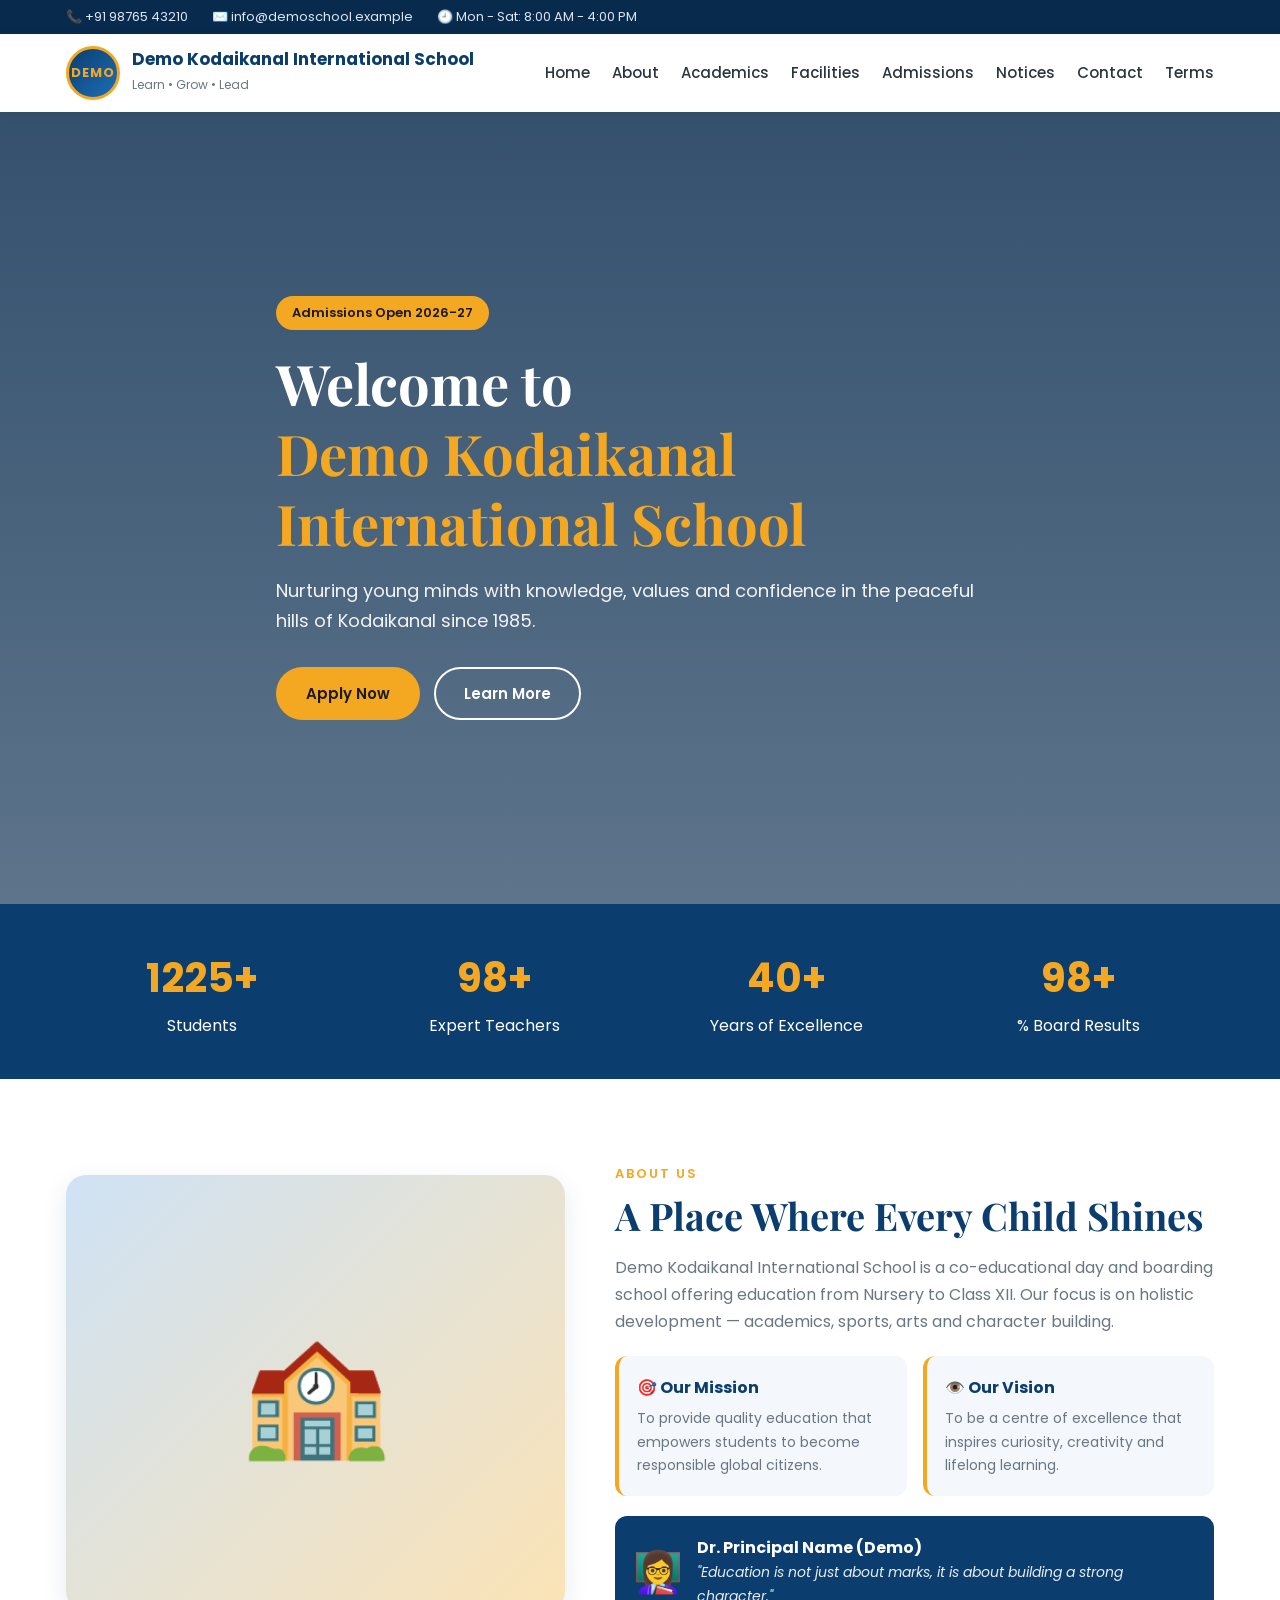
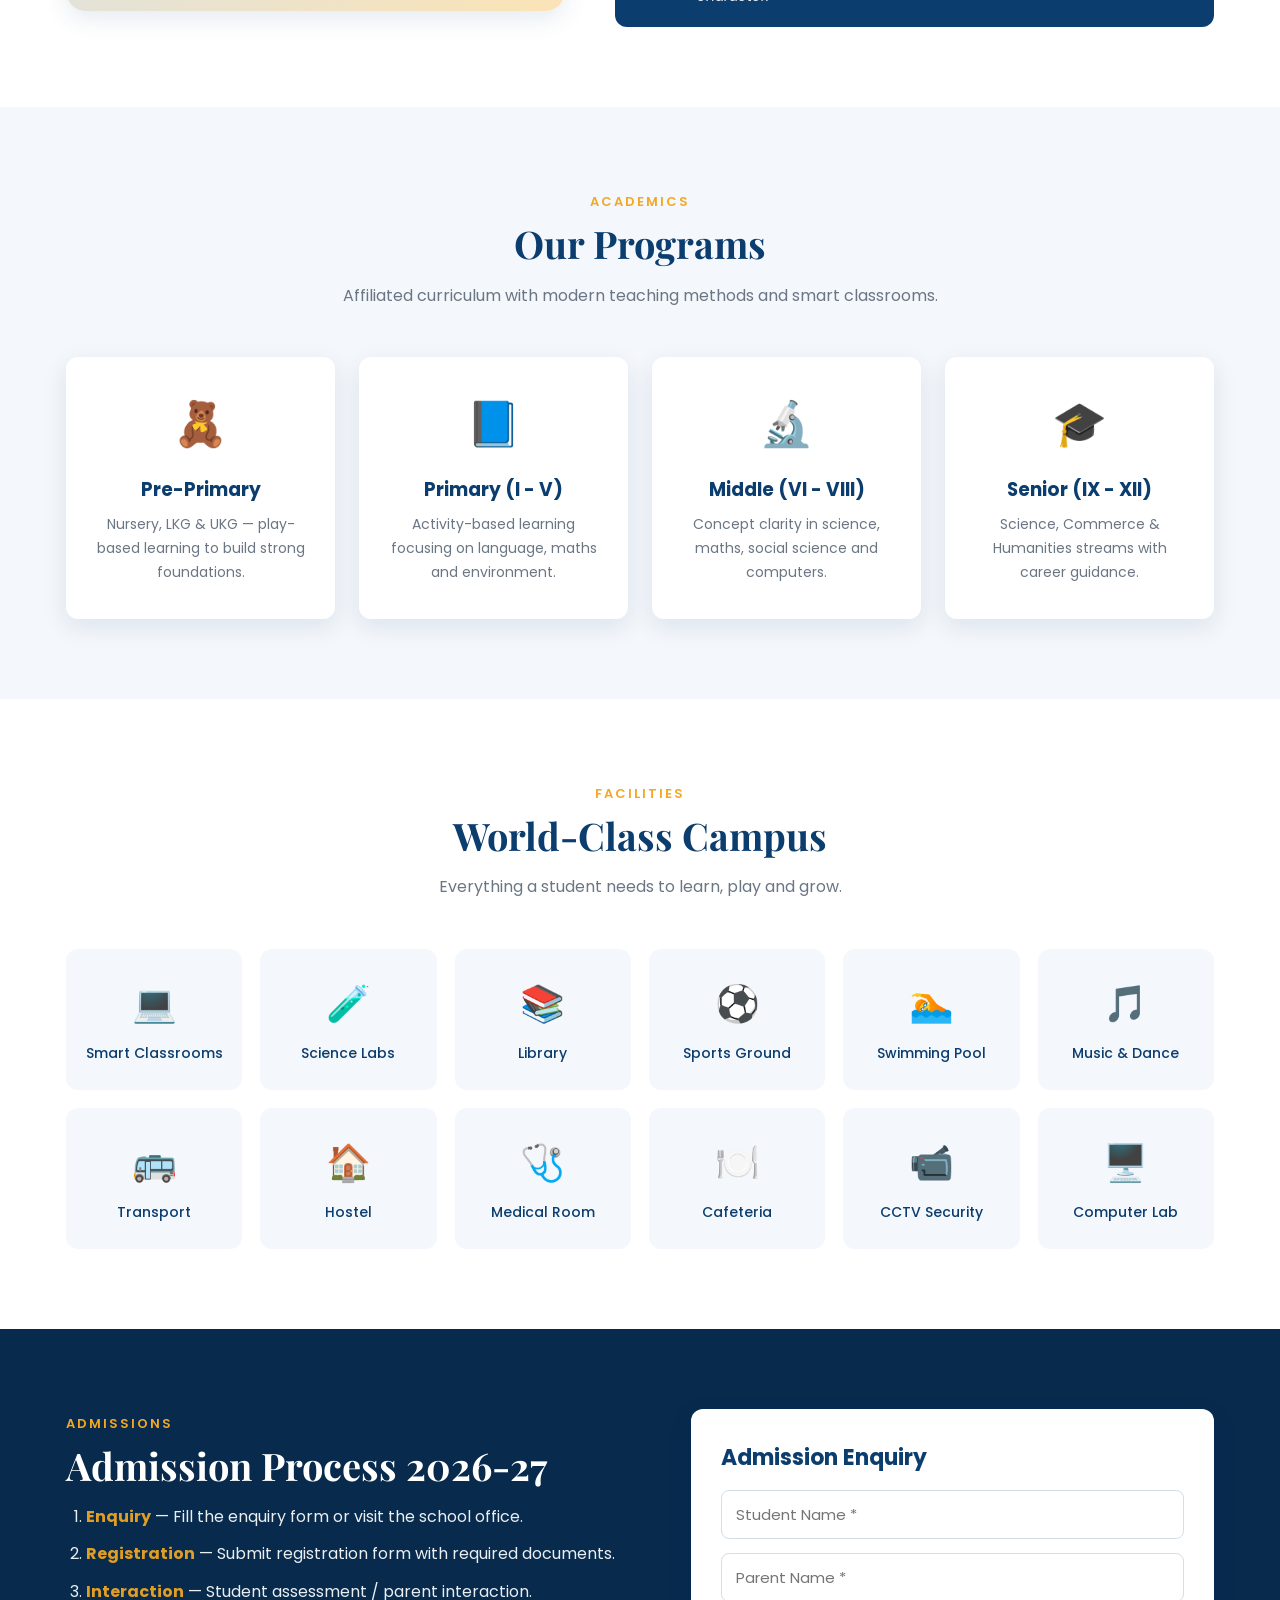
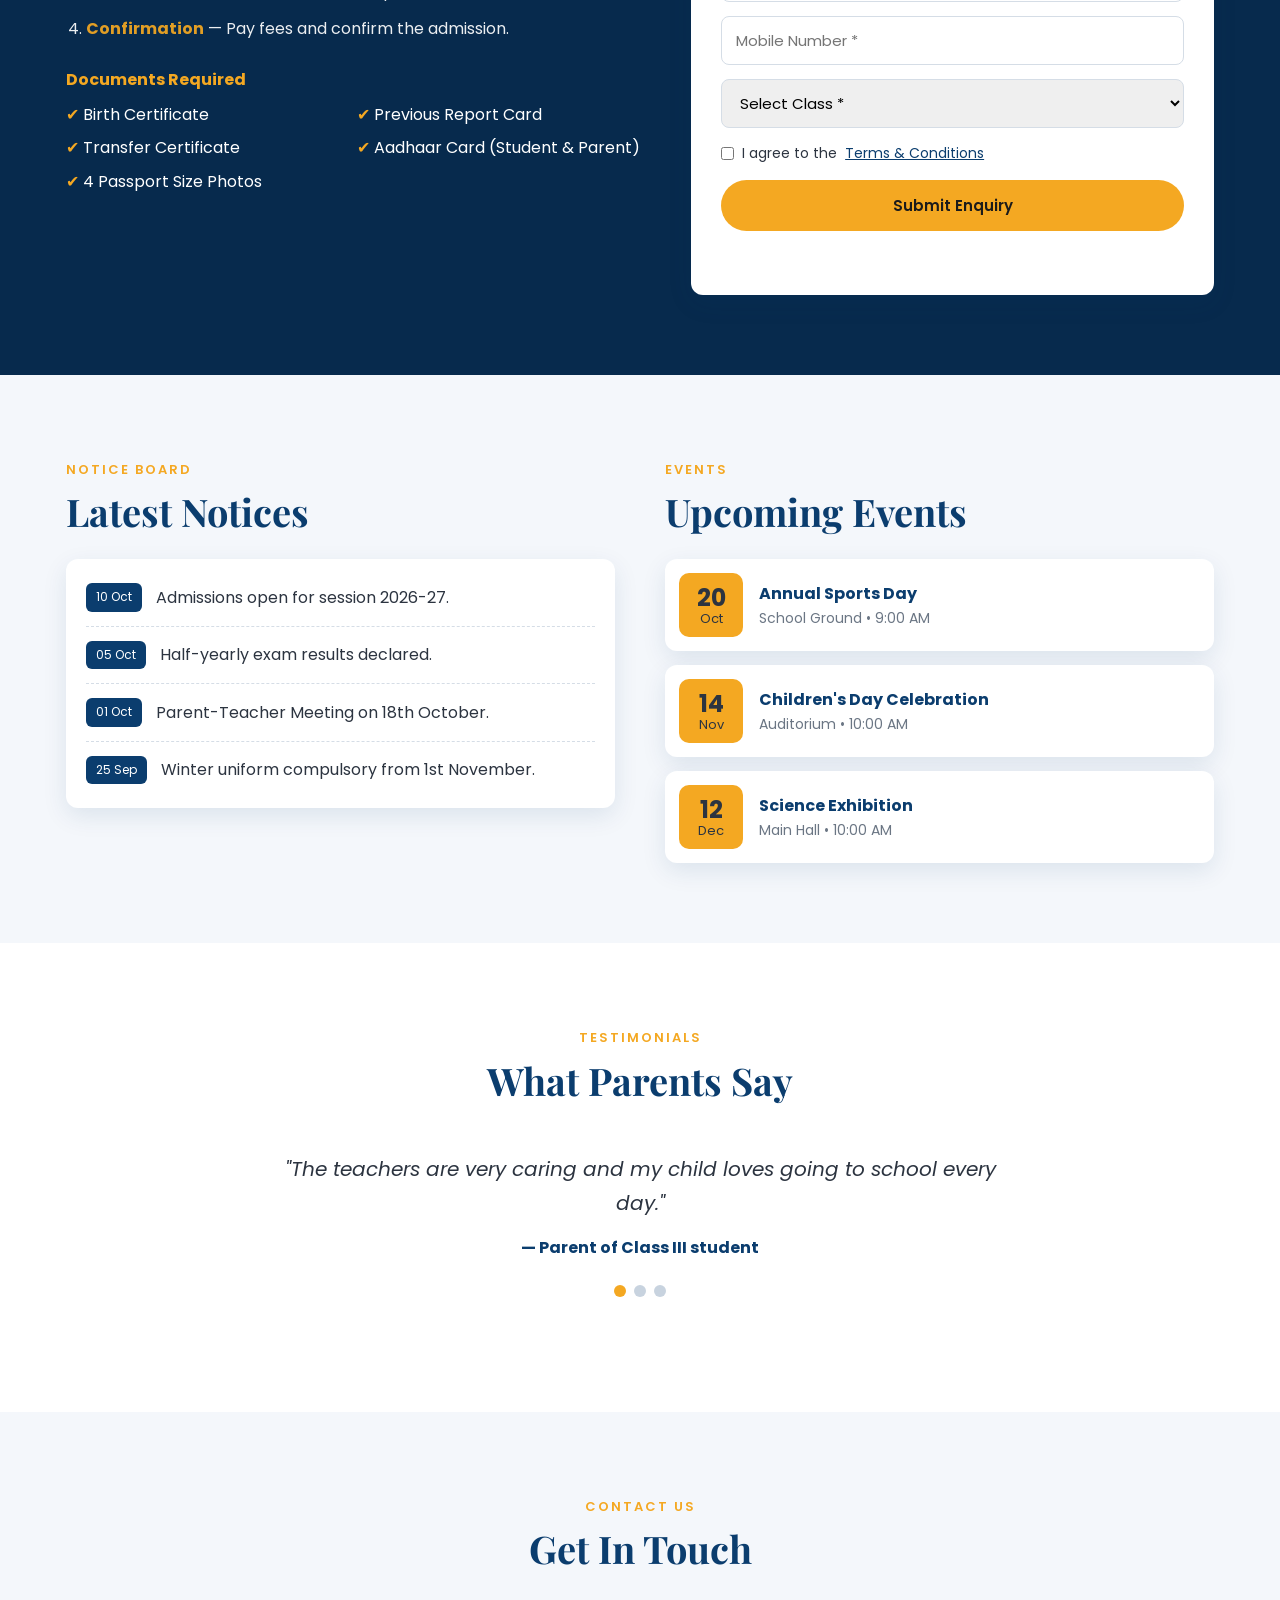
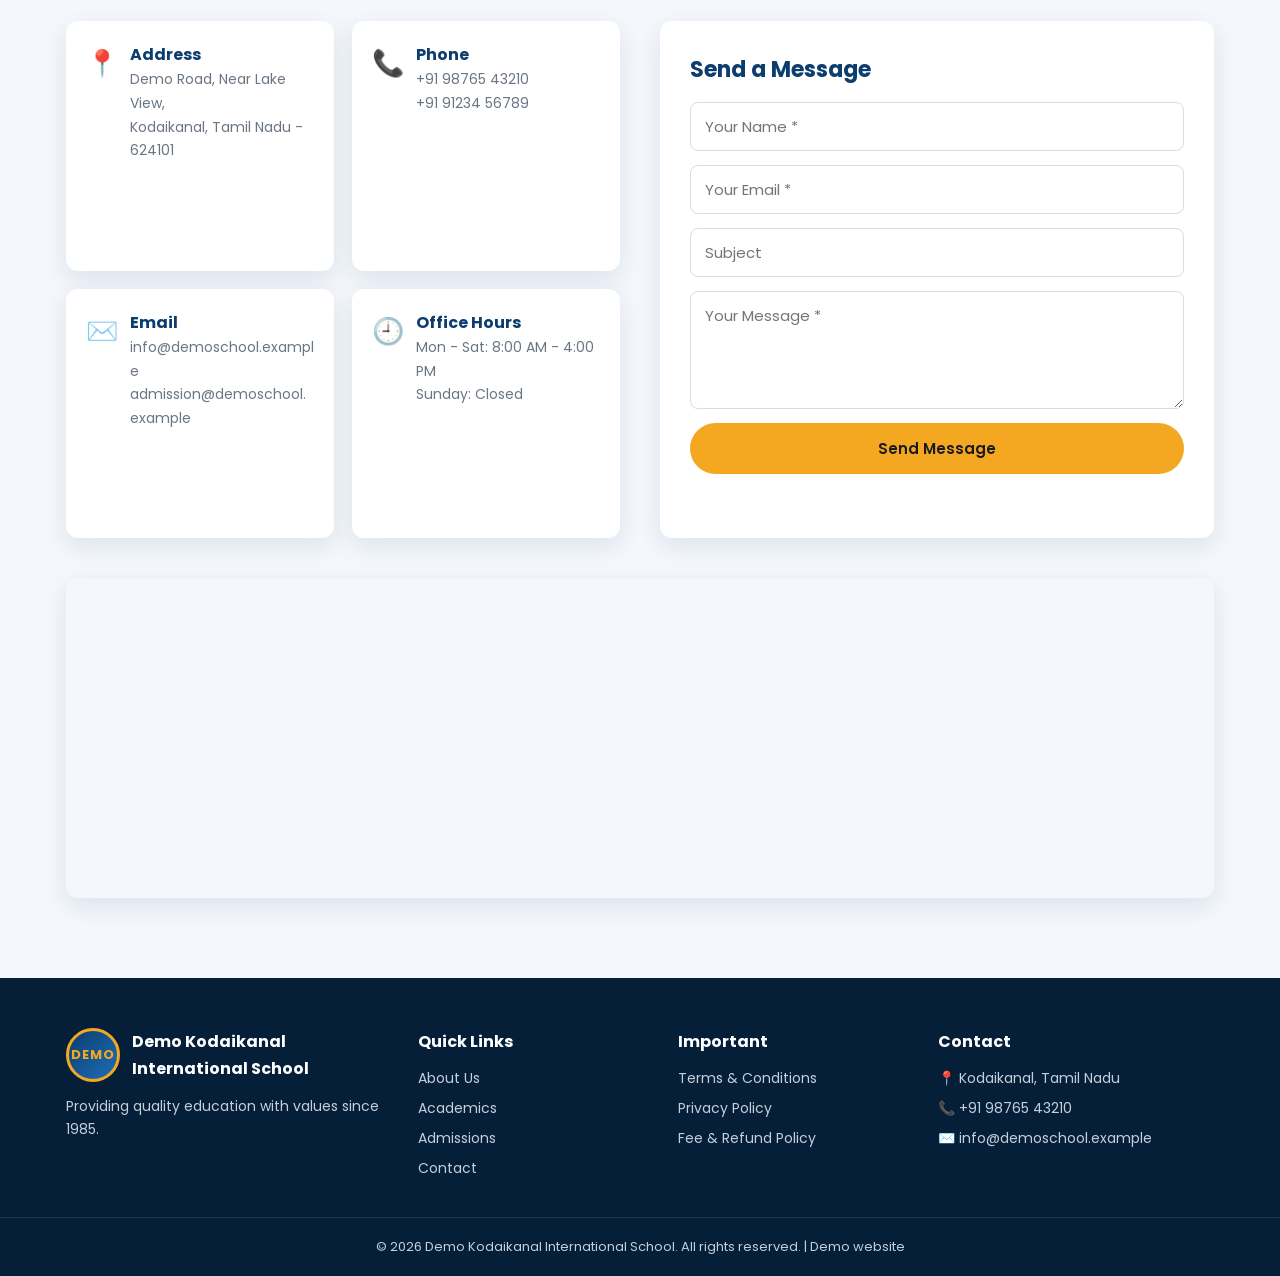
==== commit b25f619d: "updated script" ====
--- a/index.html
+++ b/index.html
@@ -293,7 +293,7 @@
   </footer>
 
   <!-- <button class="to-top" id="toTop" aria-label="Back to top">↑</button> -->
-
+  <script src="https://dev-ai-service.edustoke.com/widget?botId=bot_uu2rz1o1" defer></script>
   <script src="script.js"></script>
 </body>
 </html>
